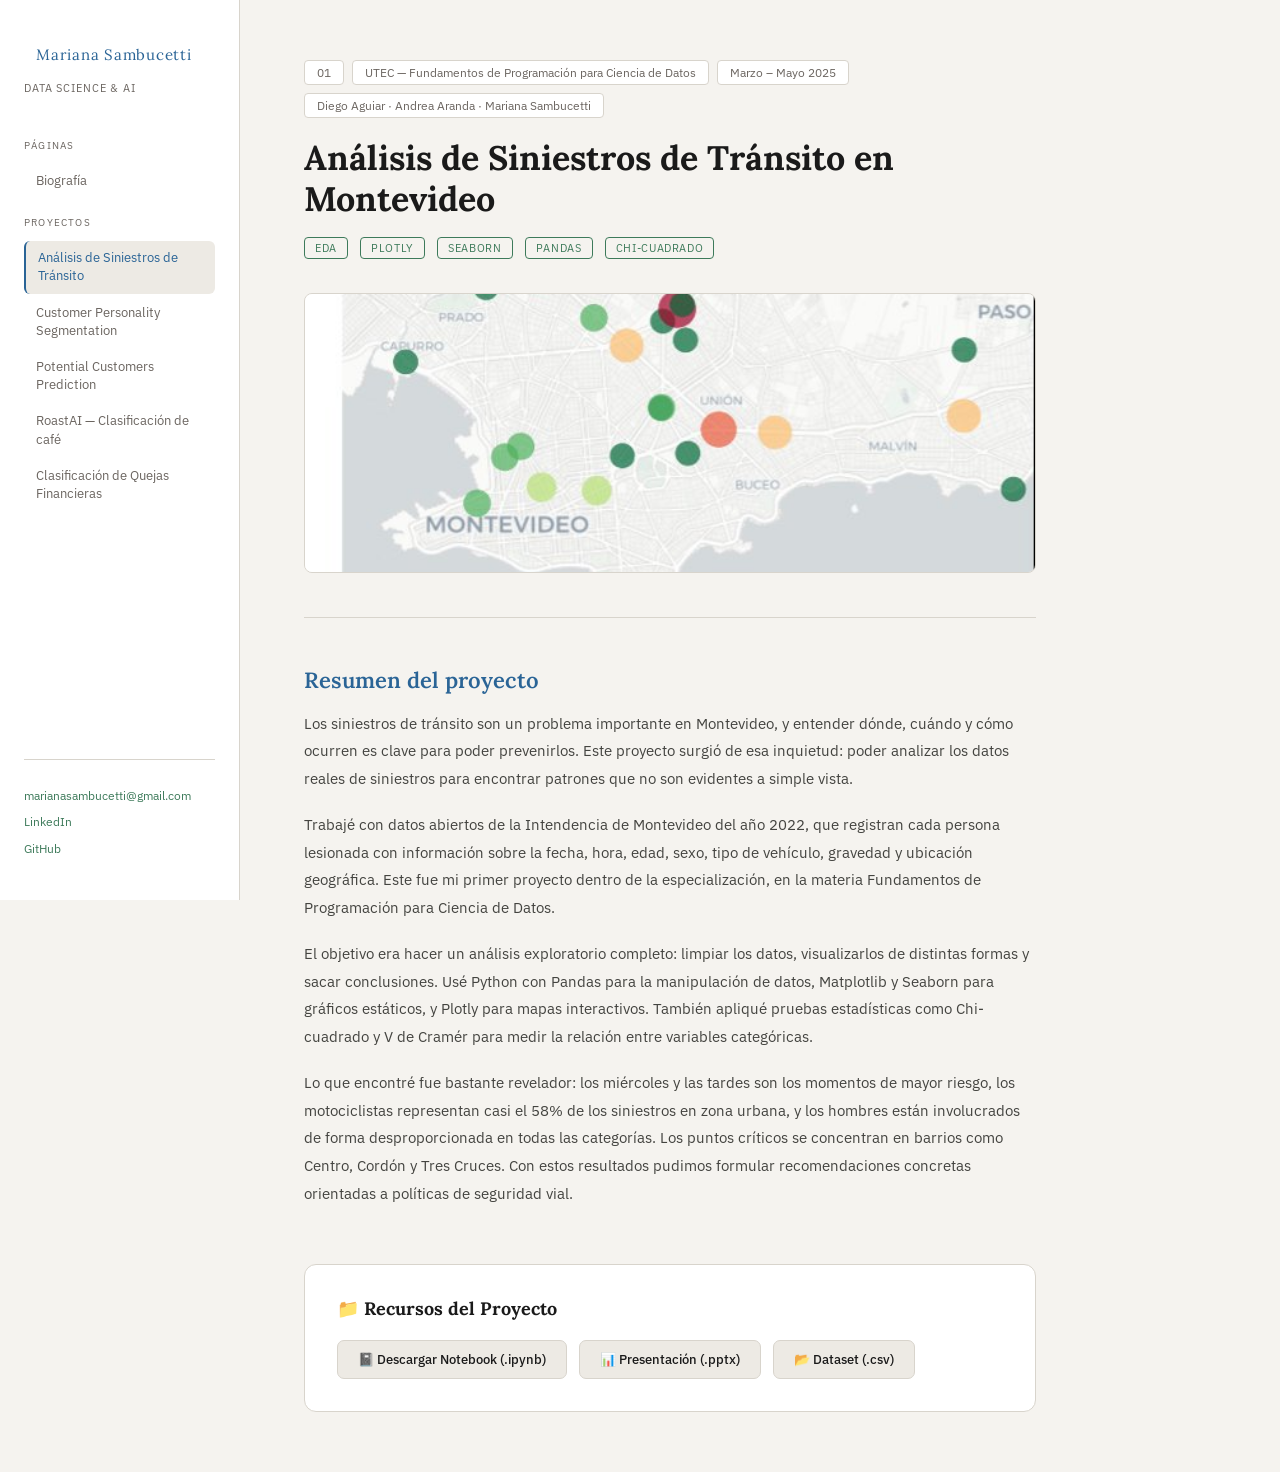
==== siniestros.html @ 3543ed2f "More Files upload" ====
<!DOCTYPE html>
<html lang="es">
<head>
  <meta charset="UTF-8">
  <meta name="viewport" content="width=device-width, initial-scale=1.0">
  <title>Análisis de Siniestros de Tránsito — Mariana Sambucetti</title>
  <link rel="stylesheet" href="style.css">
</head>
<body>

<nav>
  <a href="index.html" class="nav-brand">Mariana Sambucetti</a>
  <div class="nav-sub">Data Science & AI</div>
  <div class="nav-section">Páginas</div>
  <a href="index.html">Biografía</a>
  <div class="nav-section" style="margin-top:16px">Proyectos</div>
  <a href="siniestros.html" class="active">Análisis de Siniestros de Tránsito</a>
  <a href="customer-segmentation.html">Customer Personality Segmentation</a>
  <a href="potential-customers.html">Potential Customers Prediction</a>
  <a href="roast-ai.html">RoastAI — Clasificación de café</a>
  <a href="clasificacion-quejas.html">Clasificación de Quejas Financieras</a>
  <div class="nav-footer">
    <a href="mailto:marianasambucetti@gmail.com">marianasambucetti@gmail.com</a>
    <a href="https://www.linkedin.com/in/mariana-sambucetti/" target="_blank">LinkedIn</a>
    <a href="https://github.com/marianasambucetti" target="_blank">GitHub</a>
  </div>
</nav>

<main>
  <div class="project-header">
    <div class="project-meta">
      <span class="meta-item">01</span>
      <span class="meta-item">UTEC — Fundamentos de Programación para Ciencia de Datos</span>
      <span class="meta-item">Marzo – Mayo 2025</span>
      <span class="meta-item">Diego Aguiar · Andrea Aranda · Mariana Sambucetti</span>
    </div>
    <h1 class="project-title">Análisis de Siniestros de Tránsito en Montevideo</h1>
    <div>
      <span class="badge">EDA</span>
      <span class="badge">Plotly</span>
      <span class="badge">Seaborn</span>
      <span class="badge">Pandas</span>
      <span class="badge">Chi-cuadrado</span>
    </div>
    <img class="project-img" src="img-siniestros/09126d65d652553c3ea2f836934d3b17.jpg" alt="Análisis de Siniestros de Tránsito en Montevideo">
  </div>

  <div class="project-content">
    <h2>Resumen del proyecto</h2>
    <p>Los siniestros de tránsito son un problema importante en Montevideo, y entender dónde, cuándo y cómo ocurren es clave para poder prevenirlos. Este proyecto surgió de esa inquietud: poder analizar los datos reales de siniestros para encontrar patrones que no son evidentes a simple vista.</p>
    <p>Trabajé con datos abiertos de la Intendencia de Montevideo del año 2022, que registran cada persona lesionada con información sobre la fecha, hora, edad, sexo, tipo de vehículo, gravedad y ubicación geográfica. Este fue mi primer proyecto dentro de la especialización, en la materia Fundamentos de Programación para Ciencia de Datos.</p>
    <p>El objetivo era hacer un análisis exploratorio completo: limpiar los datos, visualizarlos de distintas formas y sacar conclusiones. Usé Python con Pandas para la manipulación de datos, Matplotlib y Seaborn para gráficos estáticos, y Plotly para mapas interactivos. También apliqué pruebas estadísticas como Chi-cuadrado y V de Cramér para medir la relación entre variables categóricas.</p>
    <p>Lo que encontré fue bastante revelador: los miércoles y las tardes son los momentos de mayor riesgo, los motociclistas representan casi el 58% de los siniestros en zona urbana, y los hombres están involucrados de forma desproporcionada en todas las categorías. Los puntos críticos se concentran en barrios como Centro, Cordón y Tres Cruces. Con estos resultados pudimos formular recomendaciones concretas orientadas a políticas de seguridad vial.</p>
  </div>

  <div class="recursos">
    <h3>📁 Recursos del Proyecto</h3>
    <div class="recursos-grid">
      <a href="01-siniestros-montevideo/Entrega_04_Final.ipynb" download class="btn btn-secondary">📓 Descargar Notebook (.ipynb)</a>
      <a href="01-siniestros-montevideo/docs/Ultimo-_Montevideo_se_mueve_24_05.pptx" download class="btn btn-secondary">📊 Presentación (.pptx)</a>
      <a href="01-siniestros-montevideo/data/preprocesamiento_siniestros2022.csv" download class="btn btn-secondary">📂 Dataset (.csv)</a>
    </div>
  </div>
</main>

</body>
</html>
---- style.css ----
@import url('https://fonts.googleapis.com/css2?family=Lora:wght@400;600;700&family=IBM+Plex+Sans:wght@300;400;500&display=swap');

:root {
  --bg: #f5f3ef;
  --surface: #ffffff;
  --surface2: #edeae4;
  --border: #d8d4cc;
  --accent: #2a6496;
  --accent2: #3d7a5a;
  --text: #1a1a1a;
  --text-muted: #6b6560;
  --nav-w: 240px;
}

* { margin: 0; padding: 0; box-sizing: border-box; }

body {
  background: var(--bg);
  color: var(--text);
  font-family: 'IBM Plex Sans', sans-serif;
  font-weight: 400;
  display: flex;
  min-height: 100vh;
}

/* ── NAV LATERAL ── */
nav {
  position: fixed;
  top: 0; left: 0;
  width: var(--nav-w);
  height: 100vh;
  background: var(--surface);
  border-right: 1px solid var(--border);
  display: flex;
  flex-direction: column;
  padding: 36px 24px;
  z-index: 100;
  overflow-y: auto;
}

.nav-brand {
  font-family: 'Lora', serif;
  font-size: 15px;
  color: var(--accent);
  letter-spacing: 0.05em;
  margin-bottom: 8px;
  text-decoration: none;
  display: block;
  line-height: 1.4;
}

.nav-sub {
  font-size: 11px;
  color: var(--text-muted);
  letter-spacing: 0.08em;
  text-transform: uppercase;
  margin-bottom: 36px;
}

.nav-section {
  font-size: 10px;
  letter-spacing: 0.12em;
  text-transform: uppercase;
  color: var(--text-muted);
  margin-bottom: 12px;
  margin-top: 8px;
}

nav a {
  display: block;
  font-size: 13px;
  color: var(--text-muted);
  text-decoration: none;
  padding: 8px 12px;
  border-radius: 6px;
  margin-bottom: 2px;
  transition: all 0.2s;
  line-height: 1.4;
}

nav a:hover, nav a.active {
  color: var(--text);
  background: var(--surface2);
}

nav a.active {
  color: var(--accent);
  border-left: 2px solid var(--accent);
}

.nav-footer {
  margin-top: auto;
  padding-top: 24px;
  border-top: 1px solid var(--border);
  font-size: 12px;
  color: var(--text-muted);
}

.nav-footer a {
  color: var(--accent2) !important;
  font-size: 12px !important;
  padding: 4px 0 !important;
  background: none !important;
}

/* ── MAIN ── */
main {
  margin-left: var(--nav-w);
  flex: 1;
  padding: 60px 64px;
  max-width: 860px;
}

/* ── HERO (index) ── */
.hero {
  display: flex;
  align-items: flex-start;
  gap: 40px;
  margin-bottom: 60px;
  padding-bottom: 60px;
  border-bottom: 1px solid var(--border);
}

.hero-photo {
  width: 120px;
  height: 120px;
  border-radius: 50%;
  object-fit: cover;
  border: 2px solid var(--accent);
  flex-shrink: 0;
}

.hero-name {
  font-family: 'Lora', serif;
  font-size: 36px;
  font-weight: 700;
  line-height: 1.15;
  margin-bottom: 8px;
}

.hero-title {
  font-size: 14px;
  color: var(--accent);
  letter-spacing: 0.06em;
  text-transform: uppercase;
  margin-bottom: 6px;
}

.hero-inst {
  font-size: 13px;
  color: var(--text-muted);
  margin-bottom: 20px;
}

.badge {
  display: inline-block;
  font-size: 11px;
  letter-spacing: 0.06em;
  text-transform: uppercase;
  color: var(--accent2);
  border: 1px solid var(--accent2);
  border-radius: 4px;
  padding: 3px 10px;
  margin-right: 8px;
  margin-bottom: 6px;
}

/* ── TEXTO BIO ── */
.bio p {
  font-size: 15px;
  line-height: 1.8;
  color: #444440;
  margin-bottom: 20px;
}

/* ── GRILLA PROYECTOS (index) ── */
.projects-grid {
  display: grid;
  grid-template-columns: 1fr 1fr;
  gap: 20px;
  margin-top: 40px;
}

.project-card {
  background: var(--surface);
  border: 1px solid var(--border);
  border-radius: 10px;
  padding: 24px;
  text-decoration: none;
  color: var(--text);
  display: block;
  transition: all 0.25s;
  position: relative;
  overflow: hidden;
}

.project-card::before {
  content: '';
  position: absolute;
  top: 0; left: 0; right: 0;
  height: 3px;
  background: linear-gradient(90deg, var(--accent), var(--accent2));
  opacity: 0;
  transition: opacity 0.25s;
}

.project-card:hover {
  border-color: var(--accent);
  transform: translateY(-2px);
  box-shadow: 0 4px 20px rgba(0,0,0,0.10);
}

.project-card:hover::before { opacity: 1; }

.card-num {
  font-size: 11px;
  color: var(--accent);
  letter-spacing: 0.1em;
  text-transform: uppercase;
  margin-bottom: 10px;
}

.card-title {
  font-family: 'Lora', serif;
  font-size: 16px;
  font-weight: 600;
  line-height: 1.35;
  margin-bottom: 10px;
}

.card-tags {
  display: flex;
  flex-wrap: wrap;
  gap: 6px;
}

.tag {
  font-size: 10px;
  background: var(--surface2);
  color: var(--text-muted);
  border-radius: 4px;
  padding: 3px 8px;
  letter-spacing: 0.04em;
}

/* ── PÁGINA PROYECTO ── */
.project-header {
  margin-bottom: 48px;
  padding-bottom: 40px;
  border-bottom: 1px solid var(--border);
}

.project-meta {
  display: flex;
  flex-wrap: wrap;
  gap: 8px;
  margin-bottom: 20px;
}

.meta-item {
  font-size: 12px;
  color: var(--text-muted);
  background: var(--surface);
  border: 1px solid var(--border);
  border-radius: 4px;
  padding: 4px 12px;
}

.project-title {
  font-family: 'Lora', serif;
  font-size: 34px;
  font-weight: 700;
  line-height: 1.2;
  margin-bottom: 16px;
}

.award {
  display: inline-flex;
  align-items: center;
  gap: 8px;
  font-size: 13px;
  color: var(--accent);
  background: rgba(42,100,150,0.08);
  border: 1px solid rgba(42,100,150,0.25);
  border-radius: 6px;
  padding: 6px 14px;
  margin-bottom: 16px;
}

.project-img {
  width: 100%;
  max-height: 280px;
  object-fit: cover;
  border-radius: 8px;
  margin-top: 28px;
  border: 1px solid var(--border);
}

/* ── CONTENIDO PROYECTO ── */
.project-content h2 {
  font-family: 'Lora', serif;
  font-size: 22px;
  font-weight: 600;
  margin: 40px 0 16px;
  color: var(--accent);
}

.project-content p {
  font-size: 15px;
  line-height: 1.85;
  color: #444440;
  margin-bottom: 18px;
}

/* ── RECURSOS ── */
.recursos {
  margin-top: 56px;
  padding: 32px;
  background: var(--surface);
  border: 1px solid var(--border);
  border-radius: 12px;
}

.recursos h3 {
  font-family: 'Lora', serif;
  font-size: 18px;
  margin-bottom: 20px;
  color: var(--text);
}

.recursos-grid {
  display: flex;
  flex-wrap: wrap;
  gap: 12px;
}

.btn {
  display: inline-flex;
  align-items: center;
  gap: 8px;
  padding: 10px 20px;
  border-radius: 7px;
  font-size: 13px;
  font-family: 'IBM Plex Sans', sans-serif;
  font-weight: 500;
  text-decoration: none;
  transition: all 0.2s;
  cursor: pointer;
}

.btn-primary {
  background: var(--accent);
  color: #ffffff;
}

.btn-primary:hover { background: #d4b87e; transform: translateY(-1px); }

.btn-secondary {
  background: var(--surface2);
  color: var(--text);
  border: 1px solid var(--border);
}

.btn-secondary:hover { border-color: var(--accent); color: var(--accent); transform: translateY(-1px); }

/* ── MOBILE ── */
@media (max-width: 768px) {
  nav {
    position: relative;
    width: 100%;
    height: auto;
    border-right: none;
    border-bottom: 1px solid var(--border);
    padding: 20px;
    flex-direction: row;
    flex-wrap: wrap;
    gap: 8px;
  }
  body { flex-direction: column; }
  main { margin-left: 0; padding: 32px 20px; }
  .projects-grid { grid-template-columns: 1fr; }
  .hero { flex-direction: column; gap: 24px; }
}
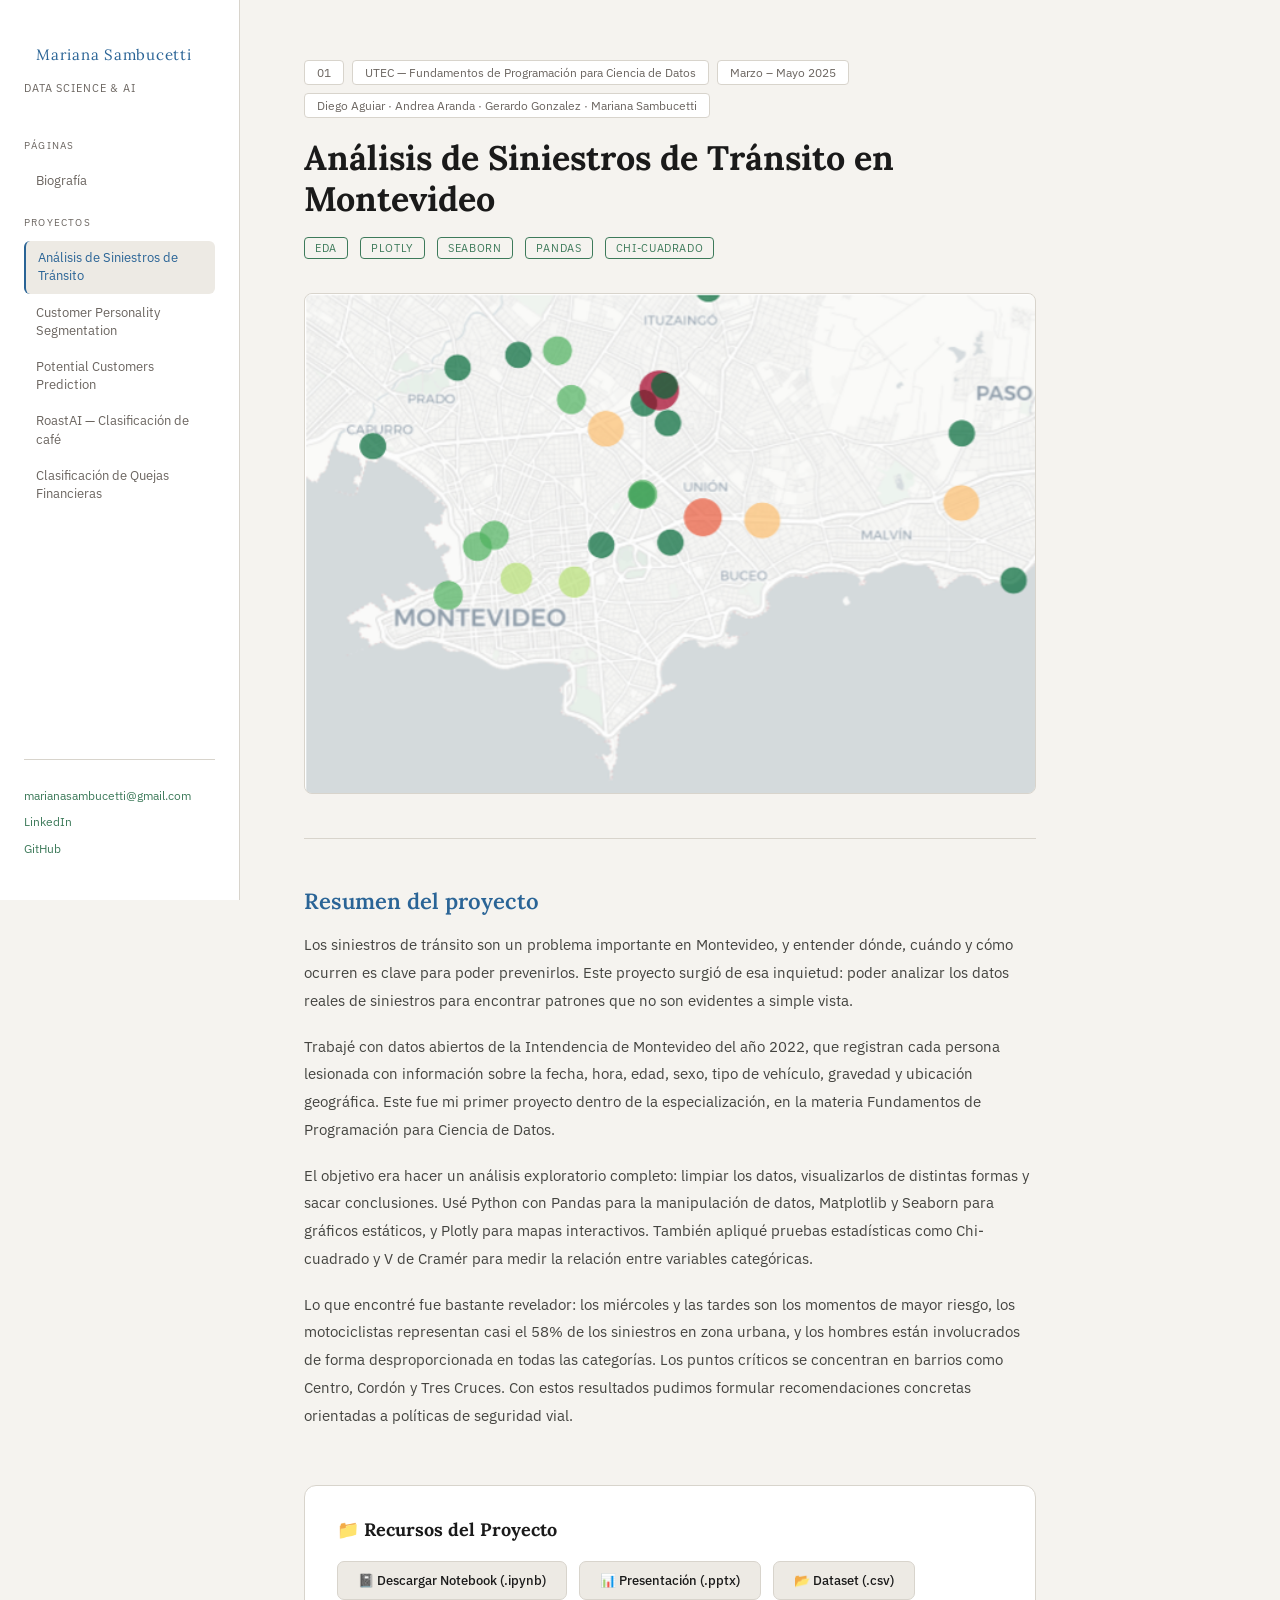
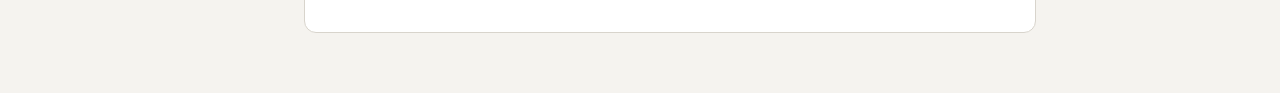
==== commit ea868ae8: "Update siniestros.html" ====
--- a/siniestros.html
+++ b/siniestros.html
@@ -32,7 +32,7 @@
       <span class="meta-item">01</span>
       <span class="meta-item">UTEC — Fundamentos de Programación para Ciencia de Datos</span>
       <span class="meta-item">Marzo – Mayo 2025</span>
-      <span class="meta-item">Diego Aguiar · Andrea Aranda · Mariana Sambucetti</span>
+      <span class="meta-item">Diego Aguiar · Andrea Aranda · Gerardo Gonzalez · Mariana Sambucetti</span>
     </div>
     <h1 class="project-title">Análisis de Siniestros de Tránsito en Montevideo</h1>
     <div>
--- a/style.css
+++ b/style.css
@@ -289,11 +289,12 @@
 
 .project-img {
   width: 100%;
-  max-height: 280px;
-  object-fit: cover;
+  height: auto;
+  object-fit: contain;
   border-radius: 8px;
   margin-top: 28px;
   border: 1px solid var(--border);
+  background: var(--surface2);
 }
 
 /* ── CONTENIDO PROYECTO ── */
